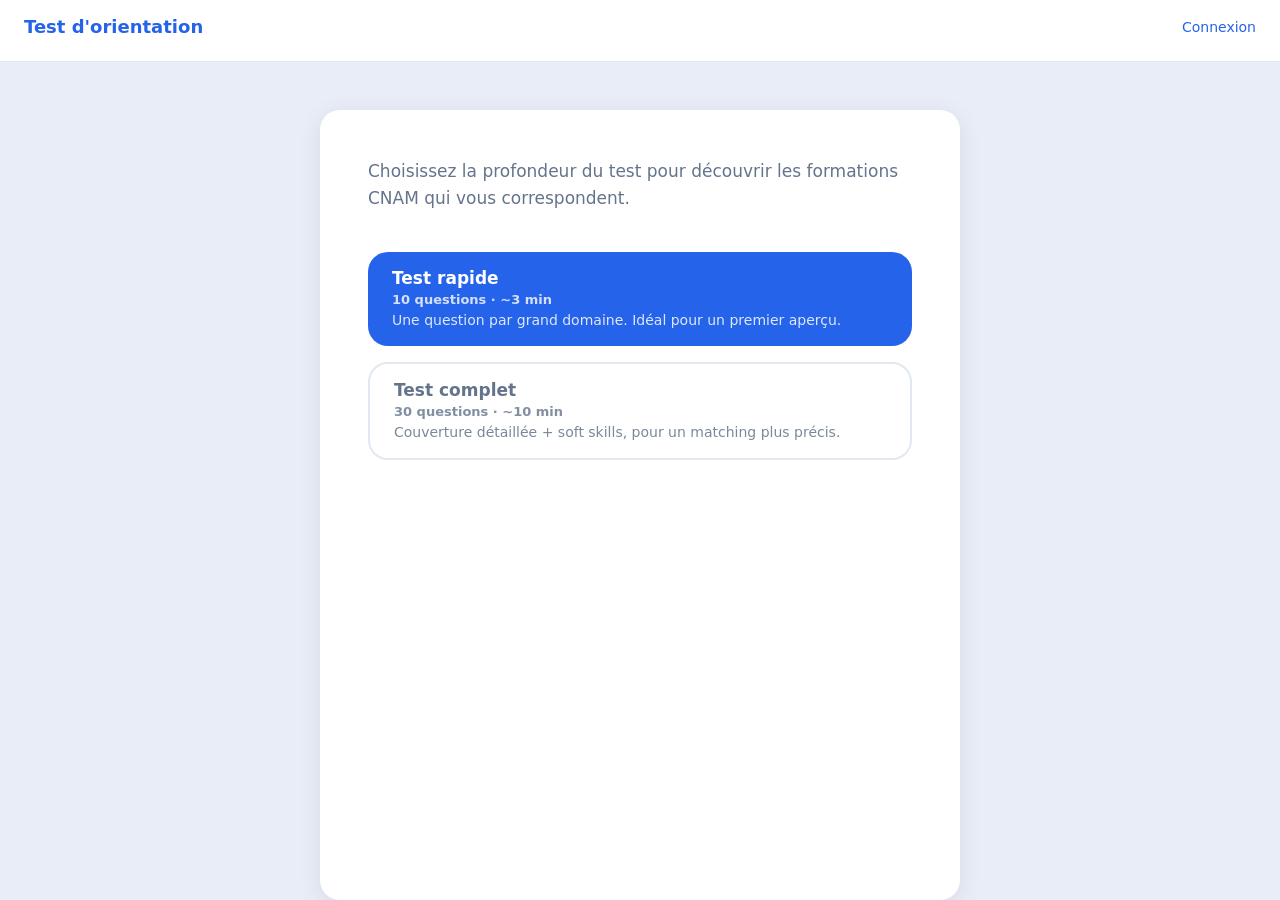
==== index.html @ 5f99ddd2 "feat(phase5): quick (10q) vs full (30q) test mode picker (F11) The start screen now offers two CTAs " ====
<!DOCTYPE html>
<html lang="fr">
<head>
  <meta charset="UTF-8" />
  <meta name="viewport" content="width=device-width, initial-scale=1.0" />
  <meta name="theme-color" content="#2563eb" media="(prefers-color-scheme: light)" />
  <meta name="theme-color" content="#1e293b"  media="(prefers-color-scheme: dark)" />
  <title>Test d'orientation</title>
  <link rel="stylesheet" href="style.css" />
</head>
<body>

  <header id="app-header">
    <div class="header-top">
      <h1 id="app-title"></h1>
      <div id="user-info" class="user-info hidden">
        <span id="username-display"></span>
        <a id="account-link" href="account.html" class="link-btn">Mon compte</a>
        <a id="admin-link" href="admin.html" class="link-btn hidden">Admin</a>
        <button id="btn-logout" class="link-btn">Déconnexion</button>
      </div>
      <div id="guest-info" class="user-info hidden">
        <a href="login.html" class="link-btn">Connexion</a>
      </div>
    </div>
    <div id="progress-bar-wrap" class="hidden" role="progressbar" aria-valuemin="0" aria-valuemax="100" aria-valuenow="0">
      <div id="progress-bar"></div>
    </div>
  </header>

  <main>

    <!--
      Start screen — shown first.
      Two CTAs let the visitor pick the test depth: 10-question quick mode
      (3 min) or 30-question full mode (10 min). The chosen mode is stored
      on the closure state and drives the /api/questions fetch.
    -->
    <section id="view-start">
      <p id="app-description"></p>
      <div class="start-modes">
        <button id="btn-start-quick" class="btn-primary start-mode">
          <span class="start-mode-title">Test rapide</span>
          <span class="start-mode-meta">10 questions · ~3 min</span>
          <span class="start-mode-desc">Une question par grand domaine. Idéal pour un premier aperçu.</span>
        </button>
        <button id="btn-start-full" class="btn-secondary start-mode">
          <span class="start-mode-title">Test complet</span>
          <span class="start-mode-meta">30 questions · ~10 min</span>
          <span class="start-mode-desc">Couverture détaillée + soft skills, pour un matching plus précis.</span>
        </button>
      </div>
    </section>

    <!--
      Level slider screen (F10) — shown right after the start CTA.
      The range input snaps to 5 positions matching {sans diplôme, bac,
      bac+2, bac+3, bac+5+}; app.js maps the index to the canonical level
      values {0, 5, 6, 7, 8} used by /api/recommend.
    -->
    <section id="view-level">
      <h2 class="level-title">Quel est votre niveau d'études actuel&nbsp;?</h2>
      <p class="level-subtitle">On filtrera les formations qui vous sont accessibles.</p>

      <div class="level-slider">
        <input type="range" id="level-input" name="user_level" min="0" max="4" step="1" value="2"
               aria-labelledby="level-current" />
        <div class="level-ticks" aria-hidden="true">
          <span>Sans diplôme</span>
          <span>Bac</span>
          <span>Bac+2</span>
          <span>Bac+3</span>
          <span>Bac+5+</span>
        </div>
      </div>

      <p id="level-current" class="level-current" aria-live="polite"></p>
      <p id="level-warning" class="level-warning hidden">
        Sans diplôme, aucune formation CNAM ne vous est accessible directement. Contactez un conseiller pour être orienté vers une remise à niveau.
      </p>

      <button id="btn-level-confirm" class="btn-primary">Continuer</button>
    </section>

    <!-- Question screen — rendered entirely by app.js (counter + text + option buttons). -->
    <section id="view-question">
      <div id="question-counter"></div>
      <p id="question-text"></p>
      <div id="options-container"></div>
    </section>

    <!-- Result screen — shown after the last answer; contains the formations list. -->
    <section id="view-result">
      <h2 class="result-title">Formations recommandées</h2>
      <p class="result-subtitle">Selon vos réponses, voici les formations qui vous correspondent le mieux&nbsp;:</p>
      <div id="formations-list"></div>

      <div id="save-cta" class="save-cta hidden">
        <p class="save-cta-text">Connectez-vous pour sauvegarder vos résultats et les retrouver plus tard.</p>
        <a href="login.html" class="btn-primary save-cta-btn">Se connecter / Créer un compte</a>
      </div>

      <button id="btn-restart" class="btn-secondary">Recommencer le test</button>
    </section>

  </main>

  <script src="app.js"></script>
</body>
</html>
---- style.css ----
/* ── Design tokens ───────────────────────────────────────────────────────── */
:root {
  --color-bg:         #f5f7ff;
  --color-surface:    #ffffff;
  --color-primary:    #2563eb;
  --color-primary-dk: #1d4ed8;
  --color-text:       #1e293b;
  --color-text-muted: #64748b;
  --color-border:     #e2e8f0;
  --color-success:    #16a34a;

  --space-xs:  0.25rem;
  --space-sm:  0.5rem;
  --space-md:  1rem;
  --space-lg:  1.5rem;
  --space-xl:  2rem;
  --space-2xl: 3rem;

  --font-body: system-ui, -apple-system, BlinkMacSystemFont, "Segoe UI", sans-serif;

  --radius-sm: 0.375rem;
  --radius-md: 0.75rem;
  --radius-lg: 1.25rem;

  --transition-fast: 150ms ease;
  --transition-base: 250ms ease;
}

/* ── Dark mode ───────────────────────────────────────────────────────────── */
@media (prefers-color-scheme: dark) {
  :root {
    --color-bg:         #0f172a;
    --color-surface:    #1e293b;
    --color-primary:    #60a5fa;
    --color-primary-dk: #3b82f6;
    --color-text:       #f1f5f9;
    --color-text-muted: #94a3b8;
    --color-border:     #334155;
    --color-success:    #4ade80;
  }
}

/* ── Reset ───────────────────────────────────────────────────────────────── */
*, *::before, *::after {
  box-sizing: border-box;
  margin: 0;
  padding: 0;
}

/* ── Base ────────────────────────────────────────────────────────────────── */
html {
  font-size: 16px;
}

body {
  font-family: var(--font-body);
  background: var(--color-bg);
  color: var(--color-text);
  min-height: 100vh;
  min-height: 100dvh; /* dynamic viewport on mobile */
  display: flex;
  flex-direction: column;
  padding-bottom: env(safe-area-inset-bottom);
}

/* ── Header ──────────────────────────────────────────────────────────────── */
#app-header {
  background: var(--color-surface);
  border-bottom: 1px solid var(--color-border);
  padding: var(--space-md) var(--space-lg);
  position: sticky;
  top: 0;
  z-index: 10;
}

#app-title {
  font-size: 1.125rem;
  font-weight: 700;
  color: var(--color-primary);
  margin-bottom: var(--space-sm);
}

/* ── Progress bar ────────────────────────────────────────────────────────── */
#progress-bar-wrap {
  width: 100%;
  height: 6px;
  background: var(--color-border);
  border-radius: 3px;
  overflow: hidden;
}

.hidden {
  display: none !important;
}

#progress-bar-wrap.hidden {
  visibility: hidden;
}

#progress-bar {
  height: 100%;
  background: var(--color-primary);
  border-radius: 3px;
  width: 0%;
  transition: width var(--transition-base);
}

/* ── Main layout ─────────────────────────────────────────────────────────── */
main {
  flex: 1;
  padding: var(--space-xl) var(--space-lg);
  max-width: 540px;
  width: 100%;
  margin: 0 auto;
}

/* ── Views ───────────────────────────────────────────────────────────────── */
section[id^="view-"] {
  display: none;
}

section[id^="view-"].active {
  display: flex;
  flex-direction: column;
  gap: var(--space-lg);
}

/* ── Start view ──────────────────────────────────────────────────────────── */
#app-description {
  font-size: 1.0625rem;
  color: var(--color-text-muted);
  line-height: 1.6;
}

/* ── Question view ───────────────────────────────────────────────────────── */
#question-counter {
  font-size: 0.875rem;
  font-weight: 600;
  color: var(--color-text-muted);
  text-transform: uppercase;
  letter-spacing: 0.05em;
}

#question-text {
  font-size: 1.375rem;
  font-weight: 700;
  line-height: 1.35;
  overflow-wrap: break-word;
}

#options-container {
  display: flex;
  flex-direction: column;
  gap: var(--space-md);
  margin-top: var(--space-sm);
}

/* ── Option buttons ──────────────────────────────────────────────────────── */
.option-btn {
  display: block;
  width: 100%;
  min-height: 64px;
  padding: var(--space-md) var(--space-lg);
  font-family: var(--font-body);
  font-size: 1.125rem;
  font-weight: 600;
  border: 2px solid var(--color-primary);
  border-radius: var(--radius-lg);
  background: var(--color-surface);
  color: var(--color-primary);
  cursor: pointer;
  touch-action: manipulation;
  -webkit-tap-highlight-color: transparent;
  transition:
    background var(--transition-fast),
    color var(--transition-fast),
    transform var(--transition-fast),
    box-shadow var(--transition-fast);
}

.option-btn:hover,
.option-btn:focus-visible {
  background: var(--color-primary);
  color: #fff;
  outline: none;
}

.option-btn:focus-visible {
  box-shadow: 0 0 0 3px rgba(37, 99, 235, 0.35);
}

.option-btn:active {
  transform: scale(0.97);
}

.option-btn:disabled {
  opacity: 0.55;
  cursor: not-allowed;
}

/* ── Primary / secondary buttons ─────────────────────────────────────────── */
.btn-primary {
  display: block;
  width: 100%;
  min-height: 56px;
  padding: var(--space-md) var(--space-lg);
  font-family: var(--font-body);
  font-size: 1.0625rem;
  font-weight: 700;
  background: var(--color-primary);
  color: #fff;
  border: none;
  border-radius: var(--radius-lg);
  cursor: pointer;
  touch-action: manipulation;
  -webkit-tap-highlight-color: transparent;
  transition: background var(--transition-fast), transform var(--transition-fast);
}

.btn-primary:hover {
  background: var(--color-primary-dk);
}

.btn-primary:active {
  transform: scale(0.97);
}

.btn-secondary {
  display: block;
  width: 100%;
  min-height: 48px;
  padding: var(--space-sm) var(--space-lg);
  font-family: var(--font-body);
  font-size: 1rem;
  font-weight: 600;
  background: transparent;
  color: var(--color-text-muted);
  border: 2px solid var(--color-border);
  border-radius: var(--radius-lg);
  cursor: pointer;
  touch-action: manipulation;
  -webkit-tap-highlight-color: transparent;
  transition: border-color var(--transition-fast), color var(--transition-fast);
}

.btn-secondary:hover {
  border-color: var(--color-primary);
  color: var(--color-primary);
}

/* ── Summary view ────────────────────────────────────────────────────────── */
.summary-title {
  font-size: 1.25rem;
  font-weight: 700;
}

#summary-list {
  list-style: none;
  padding: 0;
  border: 1px solid var(--color-border);
  border-radius: var(--radius-md);
  overflow: hidden;
  background: var(--color-surface);
}

#summary-list li {
  padding: var(--space-md);
  border-bottom: 1px solid var(--color-border);
  display: grid;
  grid-template-columns: 1fr auto;
  gap: var(--space-sm);
  align-items: center;
}

#summary-list li:last-child {
  border-bottom: none;
}

.summary-question {
  font-size: 0.875rem;
  color: var(--color-text-muted);
  line-height: 1.4;
}

.summary-answer {
  font-weight: 700;
  color: var(--color-primary);
  white-space: nowrap;
  font-size: 0.9375rem;
}

/* ── Header top row (title + user info) ─────────────────────────────────── */
.header-top {
  display: flex;
  align-items: center;
  justify-content: space-between;
  gap: var(--space-sm);
  margin-bottom: var(--space-sm);
}

.header-top #app-title {
  margin-bottom: 0;
  flex: 1;
  min-width: 0;
  white-space: nowrap;
  overflow: hidden;
  text-overflow: ellipsis;
}

.user-info {
  display: flex;
  align-items: center;
  gap: var(--space-sm);
  font-size: 0.875rem;
  flex-shrink: 0;
}

.user-info span {
  font-weight: 600;
  color: var(--color-text);
}

/* ── Link-style button ───────────────────────────────────────────────────── */
.link-btn {
  background: none;
  border: none;
  padding: 0;
  font-family: var(--font-body);
  font-size: 0.875rem;
  color: var(--color-primary);
  cursor: pointer;
  text-decoration: none;
  touch-action: manipulation;
}

.link-btn:hover {
  text-decoration: underline;
}

/* ── Last test card ──────────────────────────────────────────────────────── */
.last-test-card {
  background: var(--color-bg);
  border: 1px solid var(--color-border);
  border-radius: var(--radius-md);
  padding: var(--space-md);
}

.last-test-title {
  font-size: 0.75rem;
  font-weight: 700;
  text-transform: uppercase;
  letter-spacing: 0.07em;
  color: var(--color-text-muted);
  margin-bottom: var(--space-sm);
}

.last-test-list {
  list-style: none;
  padding: 0;
  margin: 0 0 var(--space-sm);
  display: flex;
  flex-direction: column;
  gap: var(--space-xs);
}

.last-test-list li {
  display: flex;
  justify-content: space-between;
  gap: var(--space-sm);
  font-size: 0.875rem;
}

.lt-question {
  color: var(--color-text-muted);
  flex: 1;
  min-width: 0;
  white-space: nowrap;
  overflow: hidden;
  text-overflow: ellipsis;
}

.lt-answer {
  font-weight: 700;
  color: var(--color-primary);
  white-space: nowrap;
}

.last-test-date {
  font-size: 0.75rem;
  color: var(--color-text-muted);
}

/* ── Auth page ───────────────────────────────────────────────────────────── */
.auth-body {
  background: var(--color-bg);
  display: flex;
  flex-direction: column;
  align-items: center;
  justify-content: center;
  min-height: 100vh;
  min-height: 100dvh;
  padding: var(--space-lg);
}

.auth-card {
  width: 100%;
  max-width: 400px;
  background: var(--color-surface);
  border-radius: var(--radius-lg);
  padding: var(--space-xl) var(--space-xl);
  box-shadow: 0 4px 24px rgba(0,0,0,0.08);
  display: flex;
  flex-direction: column;
  gap: var(--space-lg);
}

.auth-logo {
  text-align: center;
}

.auth-logo-icon {
  font-size: 2.5rem;
  color: var(--color-primary);
}

.auth-title {
  font-size: 1.5rem;
  font-weight: 700;
  text-align: center;
  margin: 0;
}

.auth-error {
  background: #fee2e2;
  color: #b91c1c;
  border-radius: var(--radius-sm);
  padding: var(--space-sm) var(--space-md);
  font-size: 0.875rem;
}

.field {
  display: flex;
  flex-direction: column;
  gap: var(--space-xs);
}

.field label {
  font-size: 0.875rem;
  font-weight: 600;
  color: var(--color-text);
}

.field input {
  width: 100%;
  padding: var(--space-sm) var(--space-md);
  font-family: var(--font-body);
  font-size: 1rem;
  border: 2px solid var(--color-border);
  border-radius: var(--radius-md);
  background: var(--color-surface);
  color: var(--color-text);
  transition: border-color var(--transition-fast);
  min-height: 48px;
}

.field input:focus {
  outline: none;
  border-color: var(--color-primary);
}

.auth-btn {
  margin-top: var(--space-xs);
}

.auth-toggle {
  text-align: center;
  font-size: 0.875rem;
  color: var(--color-text-muted);
}

/* ── Admin page ──────────────────────────────────────────────────────────── */
.admin-body {
  background: #e8edf8;
  min-height: 100vh;
}

.admin-header {
  background: var(--color-surface);
  border-bottom: 1px solid var(--color-border);
  padding: var(--space-md) var(--space-lg);
  position: sticky;
  top: 0;
  z-index: 10;
}

.admin-header-inner {
  max-width: 1100px;
  margin: 0 auto;
  display: flex;
  align-items: center;
  justify-content: space-between;
  gap: var(--space-md);
}

.admin-header-title {
  font-size: 1.125rem;
  font-weight: 700;
  color: var(--color-primary);
}

.admin-header-actions {
  display: flex;
  gap: var(--space-md);
  align-items: center;
}

.admin-main {
  max-width: 1100px;
  margin: 0 auto;
  padding: var(--space-xl) var(--space-lg);
  display: flex;
  flex-direction: column;
  gap: var(--space-xl);
}

.admin-loading {
  color: var(--color-text-muted);
  padding: var(--space-xl);
  text-align: center;
}

.admin-error {
  color: #b91c1c;
  padding: var(--space-md);
}

.admin-section {
  display: flex;
  flex-direction: column;
  gap: var(--space-md);
}

.admin-section-title {
  font-size: 1.125rem;
  font-weight: 700;
}

/* Stat cards */
.stat-cards {
  display: flex;
  gap: var(--space-md);
  flex-wrap: wrap;
}

.stat-card {
  background: var(--color-surface);
  border-radius: var(--radius-md);
  padding: var(--space-lg);
  display: flex;
  flex-direction: column;
  align-items: center;
  gap: var(--space-xs);
  min-width: 120px;
  box-shadow: 0 1px 4px rgba(0,0,0,0.06);
}

.stat-card-icon { font-size: 1.5rem; }

.stat-card-value {
  font-size: 2rem;
  font-weight: 800;
  color: var(--color-primary);
}

.stat-card-label {
  font-size: 0.875rem;
  color: var(--color-text-muted);
  font-weight: 600;
}

/* Question distribution cards */
.q-card {
  background: var(--color-surface);
  border-radius: var(--radius-md);
  padding: var(--space-lg);
  box-shadow: 0 1px 4px rgba(0,0,0,0.06);
}

.q-card-text {
  font-weight: 600;
  margin-bottom: var(--space-md);
}

.q-bars {
  display: flex;
  flex-direction: column;
  gap: var(--space-sm);
}

.q-bar-row {
  display: grid;
  grid-template-columns: 120px 1fr 80px;
  align-items: center;
  gap: var(--space-sm);
  font-size: 0.875rem;
}

.q-bar-label {
  font-weight: 600;
  white-space: nowrap;
  overflow: hidden;
  text-overflow: ellipsis;
}

.q-bar-track {
  height: 10px;
  background: var(--color-border);
  border-radius: 5px;
  overflow: hidden;
}

.q-bar-fill {
  height: 100%;
  background: var(--color-primary);
  border-radius: 5px;
  transition: width var(--transition-base);
  min-width: 2px;
}

.q-bar-count {
  text-align: right;
  white-space: nowrap;
}

/* User table */
.table-wrap {
  overflow-x: auto;
  border-radius: var(--radius-md);
  box-shadow: 0 1px 4px rgba(0,0,0,0.06);
}

.user-table {
  width: 100%;
  border-collapse: collapse;
  background: var(--color-surface);
  font-size: 0.875rem;
}

.user-table th,
.user-table td {
  padding: var(--space-sm) var(--space-md);
  text-align: left;
  border-bottom: 1px solid var(--color-border);
  white-space: nowrap;
}

.user-table th {
  font-size: 0.75rem;
  font-weight: 700;
  text-transform: uppercase;
  letter-spacing: 0.05em;
  color: var(--color-text-muted);
  background: #f8fafc;
}

.user-table th.q-col {
  max-width: 100px;
  overflow: hidden;
  text-overflow: ellipsis;
}

.user-table tr:last-child td { border-bottom: none; }
.user-table tr:hover td { background: #f8fafc; }

.role-badge {
  display: inline-block;
  padding: 2px 8px;
  border-radius: 999px;
  font-size: 0.75rem;
  font-weight: 700;
  text-transform: uppercase;
}

.role-admin {
  background: #eff6ff;
  color: var(--color-primary);
}

.role-user {
  background: #f1f5f9;
  color: var(--color-text-muted);
}

.answer-chip {
  display: inline-block;
  padding: 2px 8px;
  background: #eff6ff;
  color: var(--color-primary);
  border-radius: 999px;
  font-size: 0.8125rem;
  font-weight: 600;
}

.muted { color: var(--color-text-muted); }

/* ── Option sélectionnée ─────────────────────────────────────────────────── */
.option-btn.selected {
  background: var(--color-primary);
  color: #fff;
}

/* ── Écran résultat ──────────────────────────────────────────────────────── */
.result-title {
  font-size: 1.375rem;
  font-weight: 700;
}

.result-subtitle {
  color: var(--color-text-muted);
  font-size: 0.9375rem;
  line-height: 1.5;
}

/* Carte formation */
.formation-card {
  background: var(--color-surface);
  border: 1px solid var(--color-border);
  border-radius: var(--radius-md);
  padding: var(--space-lg);
  display: flex;
  flex-direction: column;
  gap: var(--space-sm);
}

.formation-card--top {
  border-color: var(--color-primary);
  border-width: 2px;
}

.formation-badge {
  font-size: 0.75rem;
  font-weight: 700;
  color: var(--color-primary);
  text-transform: uppercase;
  letter-spacing: 0.06em;
}

.formation-name {
  font-size: 1.125rem;
  font-weight: 700;
}

.formation-desc {
  font-size: 0.9375rem;
  color: var(--color-text-muted);
  line-height: 1.5;
}

.formation-actions {
  display: flex;
  flex-direction: column;
  gap: var(--space-sm);
  margin-top: var(--space-sm);
}

.formation-btn {
  text-align: center;
  text-decoration: none;
}

/* CTA connexion */
.save-cta {
  background: var(--color-bg);
  border: 1px dashed var(--color-border);
  border-radius: var(--radius-md);
  padding: var(--space-lg);
  text-align: center;
  display: flex;
  flex-direction: column;
  gap: var(--space-md);
  align-items: stretch;
}

.save-cta-text {
  color: var(--color-text-muted);
  font-size: 0.9375rem;
}

.save-cta-btn {
  text-decoration: none;
}

.no-result {
  color: var(--color-text-muted);
  font-size: 0.9375rem;
  text-align: center;
  padding: var(--space-xl) 0;
}

/* ── Responsive: tablet / desktop ────────────────────────────────────────── */
@media (min-width: 600px) {
  #options-container {
    display: grid;
    grid-template-columns: 1fr 1fr;
    gap: var(--space-md);
  }

  #question-text {
    font-size: 1.625rem;
  }
}

@media (min-width: 960px) {
  body {
    background: #e8edf8;
  }

  @media (prefers-color-scheme: dark) {
    body { background: #0a0f1e; }
  }

  main {
    margin-top: var(--space-2xl);
    background: var(--color-surface);
    border-radius: var(--radius-lg);
    box-shadow: 0 4px 24px rgba(0,0,0,0.08);
    padding: var(--space-2xl);
    max-width: 640px;
  }
}

/* ── Onglets admin ────────────────────────────────────────────────────────── */
.admin-tabs {
  display: flex;
  gap: 2px;
  padding: 0 var(--space-lg);
  background: var(--color-surface);
  border-bottom: 2px solid var(--color-border);
  overflow-x: auto;
}

.tab-btn {
  padding: var(--space-sm) var(--space-md);
  font-family: var(--font-body);
  font-size: 0.9375rem;
  font-weight: 600;
  color: var(--color-text-muted);
  background: transparent;
  border: none;
  border-bottom: 3px solid transparent;
  margin-bottom: -2px;
  cursor: pointer;
  white-space: nowrap;
  transition: color var(--transition-fast), border-color var(--transition-fast);
}

.tab-btn:hover { color: var(--color-primary); }
.tab-btn.active { color: var(--color-primary); border-bottom-color: var(--color-primary); }

/* ── En-tête de section avec bouton ─────────────────────────────────────── */
.admin-section-header {
  display: flex;
  align-items: center;
  justify-content: space-between;
  margin-bottom: var(--space-md);
}

/* ── Bouton compact ──────────────────────────────────────────────────────── */
.btn-sm {
  display: inline-block;
  width: auto;
  min-height: 32px;
  padding: 4px var(--space-md);
  font-size: 0.875rem;
}

/* ── Bouton danger ───────────────────────────────────────────────────────── */
.btn-danger {
  display: inline-block;
  width: auto;
  min-height: 32px;
  padding: 4px var(--space-md);
  font-family: var(--font-body);
  font-size: 0.875rem;
  font-weight: 600;
  background: #dc2626;
  color: #fff;
  border: none;
  border-radius: var(--radius-md);
  cursor: pointer;
  transition: background var(--transition-fast);
}

.btn-danger:hover { background: #b91c1c; }

/* ── Item CRUD ───────────────────────────────────────────────────────────── */
.crud-item {
  background: var(--color-surface);
  border: 1px solid var(--color-border);
  border-radius: var(--radius-md);
  padding: var(--space-md);
  margin-bottom: var(--space-sm);
}

.crud-item-header {
  display: flex;
  justify-content: space-between;
  align-items: flex-start;
  gap: var(--space-md);
}

.crud-item-key {
  font-size: 0.8125rem;
  font-weight: 700;
  color: var(--color-primary);
  font-family: monospace;
  background: #eff6ff;
  padding: 2px 6px;
  border-radius: 4px;
}

.crud-item-text {
  margin: var(--space-xs) 0 0;
  font-size: 0.9375rem;
}

.crud-item-meta {
  margin: var(--space-xs) 0 0;
  font-size: 0.8125rem;
  color: var(--color-text-muted);
}

.crud-item-actions {
  display: flex;
  gap: var(--space-xs);
  flex-shrink: 0;
}

/* ── Badges statut ───────────────────────────────────────────────────────── */
.crud-badge {
  display: inline-block;
  padding: 2px 8px;
  border-radius: 999px;
  font-size: 0.75rem;
  font-weight: 600;
}

.badge-active   { background: #dcfce7; color: #166534; }
.badge-inactive { background: #fee2e2; color: #991b1b; }

/* ── Formulaire CRUD inline ──────────────────────────────────────────────── */
.crud-form {
  background: var(--color-surface);
  border: 2px solid var(--color-primary);
  border-radius: var(--radius-md);
  padding: var(--space-lg);
  margin-bottom: var(--space-md);
}

.crud-form h3 {
  margin: 0 0 var(--space-md);
  font-size: 1rem;
}

.crud-form textarea {
  width: 100%;
  padding: var(--space-sm) var(--space-md);
  font-family: var(--font-body);
  font-size: 0.9375rem;
  background: var(--color-bg);
  color: var(--color-text);
  border: 2px solid var(--color-border);
  border-radius: var(--radius-md);
  resize: vertical;
  box-sizing: border-box;
}

.crud-form-actions {
  display: flex;
  gap: var(--space-sm);
  margin-top: var(--space-md);
}

@media (prefers-color-scheme: dark) {
  .crud-item-key { background: #1e3a5f; }
  .user-table th { background: #1e293b; }
  .badge-active   { background: #14532d; color: #86efac; }
  .badge-inactive { background: #450a0a; color: #fca5a5; }
}

/* ── Score de compatibilité (page résultat) ──────────────────────────────── */
.formation-score {
  margin: var(--space-sm) 0;
}

.formation-score-bar {
  height: 8px;
  background: var(--color-border);
  border-radius: 4px;
  overflow: hidden;
  margin-bottom: 4px;
}

.formation-score-fill {
  height: 100%;
  background: var(--color-primary);
  border-radius: 4px;
  transition: width 0.6s ease;
}

.formation-score-label {
  font-size: 0.8125rem;
  color: var(--color-text-muted);
  font-weight: 600;
}

/* ── Champ facultatif ────────────────────────────────────────────────────── */
.field-optional {
  font-size: 0.8125rem;
  font-weight: 400;
  color: var(--color-text-muted);
}

/* ── Start screen mode picker (F11 — quick vs full test) ─────────────── */
.start-modes {
  display: flex;
  flex-direction: column;
  gap: var(--space-md);
  margin-top: var(--space-md);
}

.start-mode {
  display: flex;
  flex-direction: column;
  align-items: flex-start;
  gap: 4px;
  width: 100%;
  padding: var(--space-md) var(--space-lg);
  text-align: left;
  /* Override the default btn flex centering for multi-line content. */
  white-space: normal;
}

.start-mode-title {
  font-size: 1.0625rem;
  font-weight: 700;
}

.start-mode-meta {
  font-size: 0.8125rem;
  font-weight: 600;
  opacity: 0.8;
}

.start-mode-desc {
  font-size: 0.875rem;
  font-weight: 400;
  opacity: 0.85;
  line-height: 1.35;
}

.start-mode:disabled {
  opacity: 0.6;
  cursor: progress;
}

/* ── Level slider screen (F10) ──────────────────────────────────────────── */
.level-title {
  font-size: 1.25rem;
  margin: 0 0 var(--space-sm) 0;
  color: var(--color-primary);
}

.level-subtitle {
  margin: 0 0 var(--space-xl) 0;
  color: var(--color-text-muted);
  font-size: 0.9375rem;
}

.level-slider {
  margin-bottom: var(--space-md);
}

.level-slider input[type="range"] {
  width: 100%;
  -webkit-appearance: none;
  appearance: none;
  background: transparent;
  margin-bottom: var(--space-sm);
}

/* WebKit thumb : large enough to grab on a phone screen. */
.level-slider input[type="range"]::-webkit-slider-runnable-track {
  height: 6px;
  background: var(--color-border);
  border-radius: 3px;
}
.level-slider input[type="range"]::-webkit-slider-thumb {
  -webkit-appearance: none;
  appearance: none;
  width: 24px;
  height: 24px;
  margin-top: -9px;
  background: var(--color-primary);
  border-radius: 50%;
  border: 0;
  cursor: pointer;
  box-shadow: 0 2px 8px rgba(37, 99, 235, 0.35);
}
/* Firefox track + thumb */
.level-slider input[type="range"]::-moz-range-track {
  height: 6px;
  background: var(--color-border);
  border-radius: 3px;
}
.level-slider input[type="range"]::-moz-range-thumb {
  width: 24px;
  height: 24px;
  background: var(--color-primary);
  border-radius: 50%;
  border: 0;
  cursor: pointer;
}

.level-ticks {
  display: flex;
  justify-content: space-between;
  font-size: 0.75rem;
  color: var(--color-text-muted);
  padding: 0 var(--space-xs);
}

.level-ticks span {
  flex: 1;
  text-align: center;
}
.level-ticks span:first-child { text-align: left; }
.level-ticks span:last-child  { text-align: right; }

.level-current {
  margin: var(--space-md) 0 var(--space-sm);
  font-weight: 600;
  color: var(--color-text);
}

.level-warning {
  background: #fef3c7;
  color: #92400e;
  border-left: 3px solid #f59e0b;
  padding: var(--space-sm) var(--space-md);
  border-radius: var(--radius-sm);
  margin: 0 0 var(--space-md);
  font-size: 0.875rem;
}

@media (prefers-color-scheme: dark) {
  .level-warning { background: #78350f; color: #fde68a; }
}

#btn-level-confirm:disabled {
  opacity: 0.5;
  cursor: not-allowed;
}

/* ── Account page (F8/F9) ────────────────────────────────────────────────── */
.account-main {
  max-width: 760px;
  margin: 0 auto;
  padding: var(--space-xl) var(--space-lg);
  display: flex;
  flex-direction: column;
  gap: var(--space-2xl);
}

.account-section h2 {
  margin: 0 0 var(--space-md);
  color: var(--color-primary);
  font-size: 1.25rem;
}

.account-section-desc {
  margin: 0 0 var(--space-md);
  color: var(--color-text-muted);
  font-size: 0.9375rem;
}

.account-empty {
  color: var(--color-text-muted);
  font-style: italic;
}

/* Past tests cards */
.test-card {
  background: var(--color-surface);
  border: 1px solid var(--color-border);
  border-radius: var(--radius-md);
  padding: var(--space-lg);
  margin-bottom: var(--space-md);
}

.test-card-header {
  display: flex;
  flex-wrap: wrap;
  gap: var(--space-sm);
  align-items: center;
  justify-content: space-between;
  margin-bottom: var(--space-sm);
  font-size: 0.875rem;
  color: var(--color-text-muted);
}

.test-level-badge {
  background: var(--color-bg);
  border: 1px solid var(--color-border);
  border-radius: var(--radius-sm);
  padding: 2px var(--space-sm);
  font-size: 0.8125rem;
}

.test-card-title {
  margin: 0 0 var(--space-sm);
  font-size: 1rem;
  color: var(--color-text);
}

.test-formations {
  list-style: none;
  padding: 0;
  margin: 0;
  display: flex;
  flex-direction: column;
  gap: var(--space-sm);
}

.test-formations li {
  background: var(--color-bg);
  border-radius: var(--radius-sm);
  padding: var(--space-sm) var(--space-md);
  display: flex;
  flex-wrap: wrap;
  gap: var(--space-xs) var(--space-md);
  align-items: baseline;
  justify-content: space-between;
}

.test-formation--top {
  border-left: 3px solid var(--color-primary);
}

.test-formation-pct {
  font-size: 0.8125rem;
  color: var(--color-text-muted);
}

.test-empty {
  color: var(--color-text-muted);
  font-style: italic;
  margin: 0;
}

/* Catalogue section : groups + cards */
.catalog-group {
  margin-bottom: var(--space-xl);
}

.catalog-group h3 {
  font-size: 1rem;
  color: var(--color-text);
  margin: 0 0 var(--space-sm);
  padding-bottom: var(--space-xs);
  border-bottom: 1px solid var(--color-border);
}

.catalog-card {
  background: var(--color-surface);
  border: 1px solid var(--color-border);
  border-radius: var(--radius-sm);
  padding: var(--space-md);
  margin-bottom: var(--space-sm);
}

.catalog-card h4 {
  margin: 0 0 var(--space-xs);
  font-size: 0.9375rem;
  color: var(--color-primary);
}

.catalog-card p {
  margin: 0 0 var(--space-sm);
  font-size: 0.875rem;
  color: var(--color-text);
}

.catalog-card .link-btn {
  font-size: 0.8125rem;
}
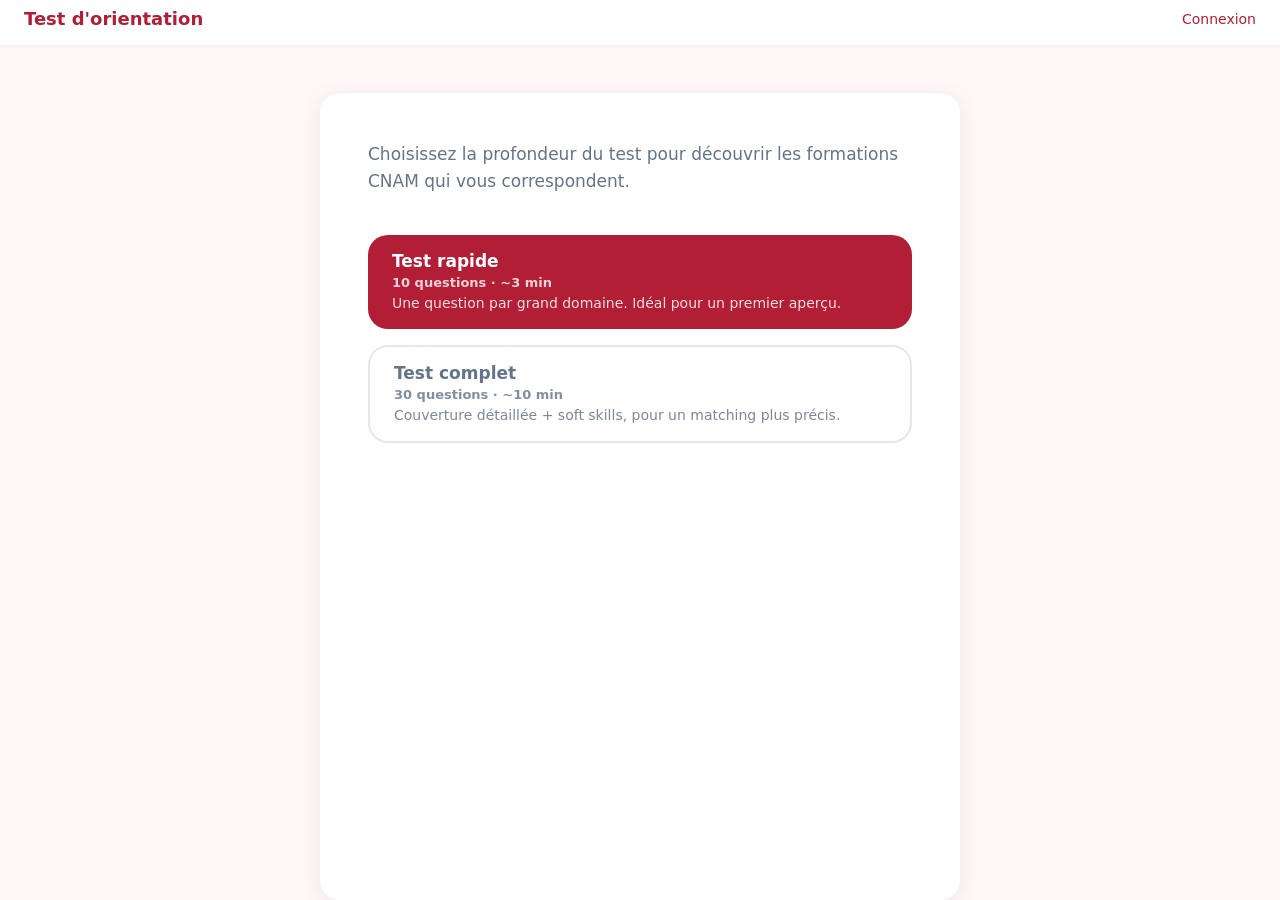
==== commit 1832a825: "feat(theme): switch from blue to red — Mira DA + softer header - Tokens: --color-primary now #b21e35" ====
--- a/index.html
+++ b/index.html
@@ -3,10 +3,12 @@
 <head>
   <meta charset="UTF-8" />
   <meta name="viewport" content="width=device-width, initial-scale=1.0" />
-  <meta name="theme-color" content="#2563eb" media="(prefers-color-scheme: light)" />
+  <meta name="theme-color" content="#b21e35" media="(prefers-color-scheme: light)" />
   <meta name="theme-color" content="#1e293b"  media="(prefers-color-scheme: dark)" />
   <title>Test d'orientation</title>
-  <link rel="stylesheet" href="style.css" />
+  <!-- Versioned query string busts the Cloudflare CDN cache when assets
+       change ; bump the timestamp on every release that ships JS or CSS. -->
+  <link rel="stylesheet" href="style.css?v=20260505135234" />
 </head>
 <body>
 
@@ -59,6 +61,9 @@
       values {0, 5, 6, 7, 8} used by /api/recommend.
     -->
     <section id="view-level">
+      <button type="button" class="btn-back" data-back-target="start" aria-label="Revenir au choix du test">
+        <span aria-hidden="true">&larr;</span> Retour
+      </button>
       <h2 class="level-title">Quel est votre niveau d'études actuel&nbsp;?</h2>
       <p class="level-subtitle">On filtrera les formations qui vous sont accessibles.</p>
 
@@ -84,6 +89,9 @@
 
     <!-- Question screen — rendered entirely by app.js (counter + text + option buttons). -->
     <section id="view-question">
+      <button type="button" id="btn-back-question" class="btn-back" aria-label="Revenir à la question précédente">
+        <span aria-hidden="true">&larr;</span> Retour
+      </button>
       <div id="question-counter"></div>
       <p id="question-text"></p>
       <div id="options-container"></div>
@@ -105,6 +113,6 @@
 
   </main>
 
-  <script src="app.js"></script>
+  <script src="app.js?v=20260504085235"></script>
 </body>
 </html>
--- a/style.css
+++ b/style.css
@@ -1,13 +1,16 @@
 /* ── Design tokens ───────────────────────────────────────────────────────── */
 :root {
-  --color-bg:         #f5f7ff;
-  --color-surface:    #ffffff;
-  --color-primary:    #2563eb;
-  --color-primary-dk: #1d4ed8;
-  --color-text:       #1e293b;
-  --color-text-muted: #64748b;
-  --color-border:     #e2e8f0;
-  --color-success:    #16a34a;
+  --color-bg:           #fff7f8;
+  --color-surface:      #ffffff;
+  --color-primary:      #b21e35;
+  --color-primary-dk:   #8c1b31;
+  --color-primary-deep: #6e1626;
+  --color-primary-soft: #fdecef;
+  --color-primary-glow: rgba(178, 30, 53, 0.35);
+  --color-text:         #1e293b;
+  --color-text-muted:   #64748b;
+  --color-border:       #e2e8f0;
+  --color-success:      #16a34a;
 
   --space-xs:  0.25rem;
   --space-sm:  0.5rem;
@@ -29,14 +32,17 @@
 /* ── Dark mode ───────────────────────────────────────────────────────────── */
 @media (prefers-color-scheme: dark) {
   :root {
-    --color-bg:         #0f172a;
-    --color-surface:    #1e293b;
-    --color-primary:    #60a5fa;
-    --color-primary-dk: #3b82f6;
-    --color-text:       #f1f5f9;
-    --color-text-muted: #94a3b8;
-    --color-border:     #334155;
-    --color-success:    #4ade80;
+    --color-bg:           #0f172a;
+    --color-surface:      #1e293b;
+    --color-primary:      #d4243f;
+    --color-primary-dk:   #b21e35;
+    --color-primary-deep: #8c1b31;
+    --color-primary-soft: #3a0f17;
+    --color-primary-glow: rgba(212, 36, 63, 0.4);
+    --color-text:         #f1f5f9;
+    --color-text-muted:   #94a3b8;
+    --color-border:       #334155;
+    --color-success:      #4ade80;
   }
 }
 
@@ -66,8 +72,9 @@
 /* ── Header ──────────────────────────────────────────────────────────────── */
 #app-header {
   background: var(--color-surface);
-  border-bottom: 1px solid var(--color-border);
-  padding: var(--space-md) var(--space-lg);
+  /* Soft shadow instead of a hard border-bottom — modern web-app feel. */
+  box-shadow: 0 1px 3px rgba(0, 0, 0, 0.06);
+  padding: var(--space-sm) var(--space-lg);
   position: sticky;
   top: 0;
   z-index: 10;
@@ -186,7 +193,7 @@
 }
 
 .option-btn:focus-visible {
-  box-shadow: 0 0 0 3px rgba(37, 99, 235, 0.35);
+  box-shadow: 0 0 0 3px rgba(178, 30, 53, 0.35);
 }
 
 .option-btn:active {
@@ -248,6 +255,43 @@
   color: var(--color-primary);
 }
 
+/* ── Back button ─────────────────────────────────────────────────────────── */
+/* Discreet text link aligned to the start of its view; lets the user step
+   back one question (or the level slider) without losing the rest. */
+.btn-back {
+  align-self: flex-start;
+  display: inline-flex;
+  align-items: center;
+  gap: var(--space-xs);
+  padding: var(--space-xs) var(--space-sm);
+  margin: 0;
+  font-family: var(--font-body);
+  font-size: 0.9375rem;
+  font-weight: 600;
+  background: transparent;
+  color: var(--color-text-muted);
+  border: none;
+  border-radius: var(--radius-sm);
+  cursor: pointer;
+  touch-action: manipulation;
+  -webkit-tap-highlight-color: transparent;
+  transition: color var(--transition-fast), background var(--transition-fast);
+}
+
+.btn-back:hover,
+.btn-back:focus-visible {
+  color: var(--color-primary);
+  background: rgba(178, 30, 53, 0.08);
+  outline: none;
+}
+
+@media (prefers-color-scheme: dark) {
+  .btn-back:hover,
+  .btn-back:focus-visible {
+    background: rgba(212, 36, 63, 0.12);
+  }
+}
+
 /* ── Summary view ────────────────────────────────────────────────────────── */
 .summary-title {
   font-size: 1.25rem;
@@ -480,14 +524,15 @@
 
 /* ── Admin page ──────────────────────────────────────────────────────────── */
 .admin-body {
-  background: #e8edf8;
+  background: var(--color-bg);
   min-height: 100vh;
 }
 
 .admin-header {
   background: var(--color-surface);
-  border-bottom: 1px solid var(--color-border);
-  padding: var(--space-md) var(--space-lg);
+  /* Soft shadow instead of a hard border-bottom — matches the public header. */
+  box-shadow: 0 1px 3px rgba(0, 0, 0, 0.06);
+  padding: var(--space-sm) var(--space-lg);
   position: sticky;
   top: 0;
   z-index: 10;
@@ -682,7 +727,7 @@
 }
 
 .role-admin {
-  background: #eff6ff;
+  background: var(--color-primary-soft);
   color: var(--color-primary);
 }
 
@@ -694,7 +739,7 @@
 .answer-chip {
   display: inline-block;
   padding: 2px 8px;
-  background: #eff6ff;
+  background: var(--color-primary-soft);
   color: var(--color-primary);
   border-radius: 999px;
   font-size: 0.8125rem;
@@ -812,7 +857,7 @@
 
 @media (min-width: 960px) {
   body {
-    background: #e8edf8;
+    background: var(--color-bg);
   }
 
   @media (prefers-color-scheme: dark) {
@@ -914,7 +959,7 @@
   font-weight: 700;
   color: var(--color-primary);
   font-family: monospace;
-  background: #eff6ff;
+  background: var(--color-primary-soft);
   padding: 2px 6px;
   border-radius: 4px;
 }
@@ -982,7 +1027,7 @@
 }
 
 @media (prefers-color-scheme: dark) {
-  .crud-item-key { background: #1e3a5f; }
+  .crud-item-key { background: var(--color-primary-soft); }
   .user-table th { background: #1e293b; }
   .badge-active   { background: #14532d; color: #86efac; }
   .badge-inactive { background: #450a0a; color: #fca5a5; }
@@ -1105,7 +1150,7 @@
   border-radius: 50%;
   border: 0;
   cursor: pointer;
-  box-shadow: 0 2px 8px rgba(37, 99, 235, 0.35);
+  box-shadow: 0 2px 8px rgba(178, 30, 53, 0.35);
 }
 /* Firefox track + thumb */
 .level-slider input[type="range"]::-moz-range-track {
@@ -1294,3 +1339,404 @@
 .catalog-card .link-btn {
   font-size: 0.8125rem;
 }
+
+/* ── Question editor (modern) ────────────────────────────────────────────── */
+
+/* Card grid for the questions list. */
+.q-grid {
+  display: grid;
+  grid-template-columns: repeat(auto-fill, minmax(320px, 1fr));
+  gap: var(--space-md);
+}
+
+.q-grid-card {
+  background: var(--color-surface);
+  border: 1px solid var(--color-border);
+  border-radius: var(--radius-md);
+  padding: var(--space-md);
+  display: flex;
+  flex-direction: column;
+  gap: var(--space-sm);
+  transition: transform var(--transition-fast), box-shadow var(--transition-fast), border-color var(--transition-fast);
+}
+
+.q-grid-card:hover {
+  transform: translateY(-2px);
+  box-shadow: 0 8px 24px rgba(0, 0, 0, 0.08);
+  border-color: var(--color-primary);
+}
+
+.q-grid-card-head {
+  display: flex;
+  justify-content: space-between;
+  align-items: flex-start;
+  gap: var(--space-sm);
+}
+
+.q-grid-card-tags {
+  display: flex;
+  flex-wrap: wrap;
+  gap: 4px;
+}
+
+.q-grid-card-actions {
+  display: flex;
+  gap: 4px;
+  flex-shrink: 0;
+}
+
+.q-grid-card-text {
+  font-size: 0.95rem;
+  line-height: 1.4;
+  color: var(--color-text);
+  margin: 0;
+}
+
+.q-grid-card-options {
+  display: flex;
+  flex-wrap: wrap;
+  gap: 6px;
+  padding-top: var(--space-sm);
+  border-top: 1px dashed var(--color-border);
+}
+
+.option-pill {
+  background: var(--color-bg);
+  border: 1px solid var(--color-border);
+  border-radius: 999px;
+  padding: 3px 10px;
+  font-size: 0.8125rem;
+  color: var(--color-text);
+}
+
+/* Tags / badges. */
+.tag {
+  display: inline-flex;
+  align-items: center;
+  font-size: 0.75rem;
+  font-weight: 600;
+  padding: 2px 8px;
+  border-radius: 999px;
+  border: 1px solid transparent;
+}
+
+.tag-key {
+  background: var(--color-bg);
+  color: var(--color-text-muted);
+  border-color: var(--color-border);
+  font-family: ui-monospace, "SF Mono", Menlo, monospace;
+  font-size: 0.7rem;
+}
+
+.tag-on  { background: rgba(22, 163, 74, 0.12);  color: var(--color-success); }
+.tag-off { background: rgba(100, 116, 139, 0.12); color: var(--color-text-muted); }
+.tag-quick { background: rgba(245, 158, 11, 0.15); color: #b45309; }
+
+@media (prefers-color-scheme: dark) {
+  .tag-quick { color: #fbbf24; }
+}
+
+/* Icon buttons (edit/delete on cards, modal close, etc.). */
+.icon-btn {
+  width: 32px;
+  height: 32px;
+  border-radius: 8px;
+  border: 1px solid var(--color-border);
+  background: transparent;
+  color: var(--color-text);
+  cursor: pointer;
+  display: inline-flex;
+  align-items: center;
+  justify-content: center;
+  font-size: 1rem;
+  transition: background var(--transition-fast), color var(--transition-fast), border-color var(--transition-fast);
+}
+
+.icon-btn:hover { background: var(--color-bg); border-color: var(--color-primary); color: var(--color-primary); }
+.icon-btn-danger:hover { color: #dc2626; border-color: #dc2626; background: rgba(220, 38, 38, 0.08); }
+.icon-btn:disabled { opacity: 0.4; cursor: not-allowed; }
+
+/* Empty-state placeholder. */
+.empty-state {
+  text-align: center;
+  padding: var(--space-2xl) var(--space-md);
+  background: var(--color-surface);
+  border: 1px dashed var(--color-border);
+  border-radius: var(--radius-md);
+}
+
+.empty-state p { margin: var(--space-xs) 0; }
+
+/* ── Modal overlay + dialog ──────────────────────────────────────────────── */
+
+body.modal-open { overflow: hidden; }
+
+.modal-overlay {
+  position: fixed;
+  inset: 0;
+  background: rgba(15, 23, 42, 0.55);
+  backdrop-filter: blur(2px);
+  z-index: 100;
+  display: flex;
+  align-items: center;
+  justify-content: center;
+  padding: var(--space-md);
+  animation: modal-fade-in 180ms ease-out;
+}
+
+@keyframes modal-fade-in {
+  from { opacity: 0; }
+  to   { opacity: 1; }
+}
+
+.modal {
+  background: var(--color-surface);
+  border-radius: var(--radius-lg);
+  width: 100%;
+  max-width: 540px;
+  max-height: calc(100vh - 2rem);
+  display: flex;
+  flex-direction: column;
+  box-shadow: 0 20px 60px rgba(0, 0, 0, 0.3);
+  animation: modal-pop-in 220ms cubic-bezier(0.18, 1.25, 0.4, 1);
+}
+
+.modal-overlay.modal-wide .modal { max-width: 820px; }
+
+@keyframes modal-pop-in {
+  from { opacity: 0; transform: scale(0.96); }
+  to   { opacity: 1; transform: scale(1); }
+}
+
+.modal-head {
+  display: flex;
+  align-items: center;
+  justify-content: space-between;
+  padding: var(--space-md) var(--space-lg);
+  border-bottom: 1px solid var(--color-border);
+}
+
+.modal-head h3 {
+  font-size: 1rem;
+  font-weight: 700;
+  color: var(--color-text);
+}
+
+.modal-body {
+  padding: var(--space-md) var(--space-lg);
+  overflow-y: auto;
+  flex: 1;
+}
+
+.modal-foot {
+  padding: var(--space-md) var(--space-lg);
+  border-top: 1px solid var(--color-border);
+  display: flex;
+  justify-content: flex-end;
+  gap: var(--space-sm);
+  background: var(--color-bg);
+  border-radius: 0 0 var(--radius-lg) var(--radius-lg);
+}
+
+/* ── Modal sections (group of fields) ─────────────────────────────────────── */
+
+.modal-section {
+  padding: var(--space-md) 0;
+  border-bottom: 1px solid var(--color-border);
+}
+
+.modal-section:last-child { border-bottom: none; padding-bottom: 0; }
+.modal-section:first-child { padding-top: 0; }
+
+.modal-section-head {
+  display: flex;
+  align-items: center;
+  justify-content: space-between;
+  margin-bottom: var(--space-md);
+}
+
+.modal-section-head h4 {
+  font-size: 0.9rem;
+  font-weight: 700;
+  text-transform: uppercase;
+  letter-spacing: 0.04em;
+  color: var(--color-text-muted);
+}
+
+/* ── Field rows + checkbox group ─────────────────────────────────────────── */
+
+.field-row {
+  display: flex;
+  gap: var(--space-md);
+  align-items: flex-end;
+  flex-wrap: wrap;
+}
+
+.field-tight { flex: 0 0 auto; }
+.field-grow  { flex: 1 1 200px; }
+
+.field-checks {
+  display: flex;
+  flex-direction: column;
+  gap: var(--space-xs);
+  padding-top: var(--space-md);
+}
+
+.check {
+  display: inline-flex;
+  align-items: center;
+  gap: 6px;
+  font-size: 0.875rem;
+  cursor: pointer;
+  user-select: none;
+}
+
+/* ── Option editor block ─────────────────────────────────────────────────── */
+
+.opt-editor {
+  background: var(--color-bg);
+  border: 1px solid var(--color-border);
+  border-radius: var(--radius-md);
+  padding: var(--space-md);
+  margin-bottom: var(--space-md);
+}
+
+.opt-editor-head {
+  display: flex;
+  justify-content: space-between;
+  align-items: flex-end;
+  gap: var(--space-md);
+  margin-bottom: var(--space-md);
+}
+
+.opt-meta {
+  display: flex;
+  gap: var(--space-md);
+  flex: 1;
+  flex-wrap: wrap;
+}
+
+/* ── Formation scoring grid inside the option editor ─────────────────────── */
+
+.score-grid {
+  background: var(--color-surface);
+  border: 1px solid var(--color-border);
+  border-radius: var(--radius-sm);
+  padding: var(--space-sm) var(--space-md);
+}
+
+.score-grid-help {
+  font-size: 0.8125rem;
+  color: var(--color-text-muted);
+  margin-bottom: var(--space-sm);
+}
+
+.formation-list {
+  list-style: none;
+  display: grid;
+  grid-template-columns: 1fr;
+  gap: 4px;
+}
+
+@media (min-width: 640px) {
+  .formation-list { grid-template-columns: 1fr 1fr; }
+}
+
+.formation-row {
+  display: flex;
+  align-items: center;
+  gap: var(--space-sm);
+  padding: 6px 8px;
+  border-radius: var(--radius-sm);
+  border: 1px solid transparent;
+  transition: background var(--transition-fast), border-color var(--transition-fast);
+}
+
+.formation-row:hover { background: var(--color-bg); }
+
+.formation-row.is-on {
+  background: rgba(178, 30, 53, 0.06);
+  border-color: rgba(178, 30, 53, 0.25);
+}
+
+.formation-toggle {
+  display: flex;
+  align-items: center;
+  gap: 6px;
+  cursor: pointer;
+  flex: 1;
+  min-width: 0;
+}
+
+.formation-name {
+  font-size: 0.875rem;
+  white-space: nowrap;
+  overflow: hidden;
+  text-overflow: ellipsis;
+}
+
+.formation-points {
+  display: flex;
+  align-items: center;
+  gap: 6px;
+  flex-shrink: 0;
+}
+
+.formation-points.is-hidden { display: none; }
+
+.formation-points input[type="range"] {
+  width: 70px;
+  accent-color: var(--color-primary);
+}
+
+.formation-pts-out {
+  font-size: 0.75rem;
+  font-weight: 700;
+  color: var(--color-primary);
+  width: 14px;
+  text-align: center;
+}
+
+/* ── Toasts (admin) ──────────────────────────────────────────────────────── */
+/* Stacked top-right notifications used by admin.js (showError).
+   Replaces the legacy `alert()` dialogs so an unfocused admin still sees feedback. */
+#admin-toast {
+  position: fixed;
+  top: 1rem;
+  right: 1rem;
+  z-index: 9999;
+  display: flex;
+  flex-direction: column;
+  gap: 0.5rem;
+  pointer-events: none;
+}
+
+.toast {
+  pointer-events: auto;
+  min-width: 240px;
+  max-width: 360px;
+  padding: 0.75rem 1rem;
+  border-radius: 8px;
+  border-left: 4px solid;
+  background: var(--color-surface);
+  color: var(--color-text);
+  font-size: 0.9375rem;
+  line-height: 1.4;
+  box-shadow: 0 6px 18px rgba(0, 0, 0, 0.12);
+  opacity: 0;
+  transform: translateX(20px);
+  transition: opacity 0.25s ease, transform 0.25s ease;
+}
+
+.toast-visible {
+  opacity: 1;
+  transform: translateX(0);
+}
+
+.toast-error   { border-left-color: #dc2626; }
+.toast-warn    { border-left-color: #d97706; }
+.toast-success { border-left-color: #16a34a; }
+
+@media (prefers-reduced-motion: reduce) {
+  .toast { transition: opacity 0.15s ease; transform: none; }
+}
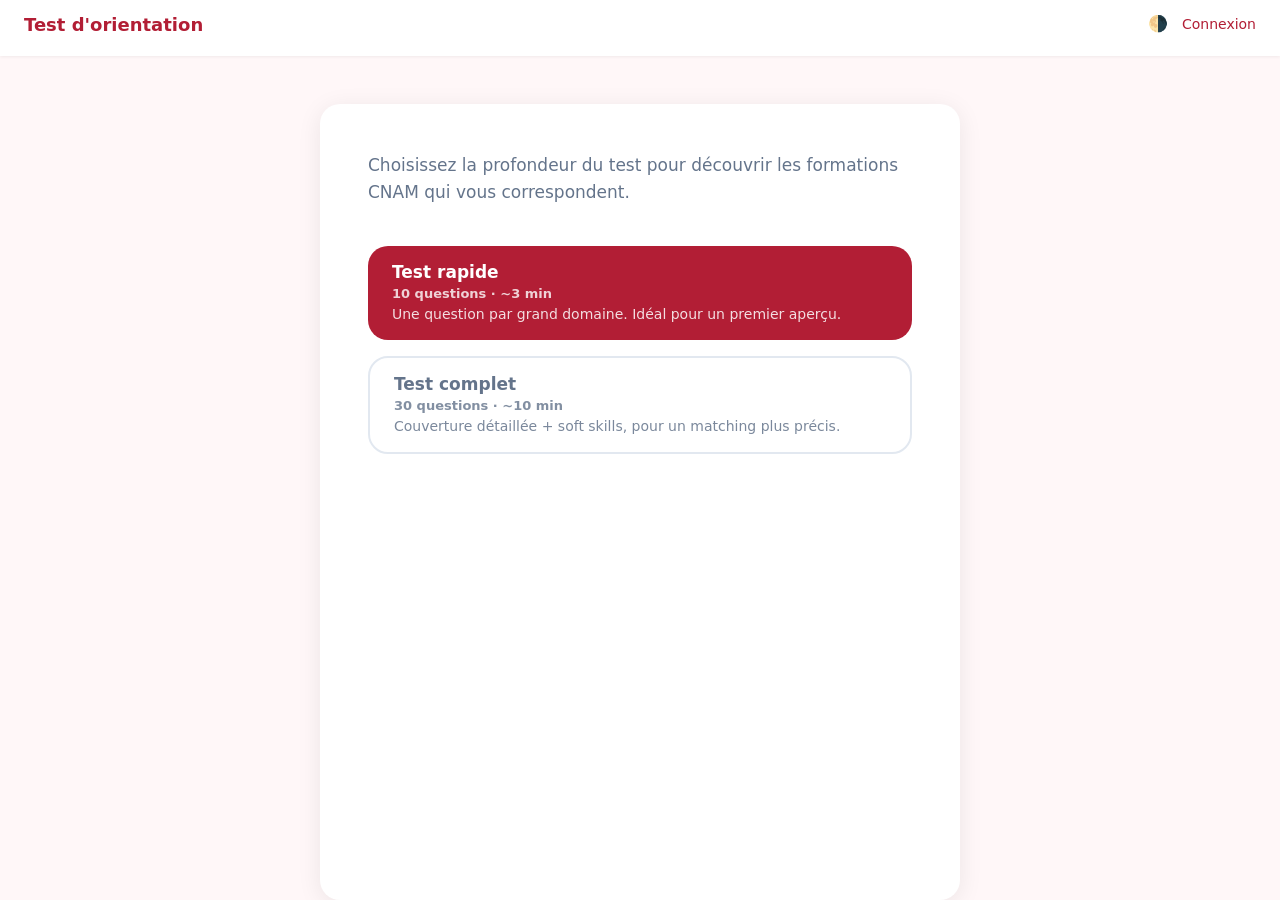
==== commit 466435ea: "feat(theme): manual light/dark toggle + dark-mode polish + stricter sort_order clamp - Manual overri" ====
--- a/index.html
+++ b/index.html
@@ -6,9 +6,14 @@
   <meta name="theme-color" content="#b21e35" media="(prefers-color-scheme: light)" />
   <meta name="theme-color" content="#1e293b"  media="(prefers-color-scheme: dark)" />
   <title>Test d'orientation</title>
+  <!-- Inline early-apply: avoid a flash of the wrong theme by setting
+       data-theme on <html> before stylesheet parsing. theme.js handles
+       the rest (button wiring) once the DOM is ready. -->
+  <script>(function(){try{var t=localStorage.getItem('r4-theme');if(t==='light'||t==='dark')document.documentElement.dataset.theme=t;}catch(e){}})();</script>
   <!-- Versioned query string busts the Cloudflare CDN cache when assets
        change ; bump the timestamp on every release that ships JS or CSS. -->
-  <link rel="stylesheet" href="style.css?v=20260505135234" />
+  <link rel="stylesheet" href="style.css?v=20260505141043" />
+  <script defer src="theme.js?v=20260505141043"></script>
 </head>
 <body>
 
@@ -19,9 +24,11 @@
         <span id="username-display"></span>
         <a id="account-link" href="account.html" class="link-btn">Mon compte</a>
         <a id="admin-link" href="admin.html" class="link-btn hidden">Admin</a>
+        <button class="theme-toggle" data-theme-toggle type="button">🌗</button>
         <button id="btn-logout" class="link-btn">Déconnexion</button>
       </div>
       <div id="guest-info" class="user-info hidden">
+        <button class="theme-toggle" data-theme-toggle type="button">🌗</button>
         <a href="login.html" class="link-btn">Connexion</a>
       </div>
     </div>
--- a/style.css
+++ b/style.css
@@ -2,6 +2,9 @@
 :root {
   --color-bg:           #fff7f8;
   --color-surface:      #ffffff;
+  /* Elevated surface — table headers, hovered rows, modal foot. Slightly
+     darker than surface in light mode, slightly lighter in dark. */
+  --color-surface-2:    #f8fafc;
   --color-primary:      #b21e35;
   --color-primary-dk:   #8c1b31;
   --color-primary-deep: #6e1626;
@@ -30,8 +33,14 @@
 }
 
 /* ── Dark mode ───────────────────────────────────────────────────────────── */
+/* Three states driven by [data-theme] on <html>:
+     - absent / "auto" → follow system (prefers-color-scheme)
+     - "light"         → force light (overrides system dark)
+     - "dark"          → force dark (overrides system light)
+   theme.js writes the attribute from a localStorage choice. */
 @media (prefers-color-scheme: dark) {
-  :root {
+  :root:not([data-theme="light"]) {
+    color-scheme: dark;
     --color-bg:           #0f172a;
     --color-surface:      #1e293b;
     --color-primary:      #d4243f;
@@ -46,6 +55,22 @@
   }
 }
 
+:root[data-theme="dark"] {
+  color-scheme: dark;
+  --color-bg:           #0f172a;
+  --color-surface:      #1e293b;
+  --color-surface-2:    #273349;
+  --color-primary:      #d4243f;
+  --color-primary-dk:   #b21e35;
+  --color-primary-deep: #8c1b31;
+  --color-primary-soft: #3a0f17;
+  --color-primary-glow: rgba(212, 36, 63, 0.4);
+  --color-text:         #f1f5f9;
+  --color-text-muted:   #94a3b8;
+  --color-border:       #334155;
+  --color-success:      #4ade80;
+}
+
 /* ── Reset ───────────────────────────────────────────────────────────────── */
 *, *::before, *::after {
   box-sizing: border-box;
@@ -286,10 +311,14 @@
 }
 
 @media (prefers-color-scheme: dark) {
-  .btn-back:hover,
-  .btn-back:focus-visible {
+  :root:not([data-theme="light"]) .btn-back:hover,
+  :root:not([data-theme="light"]) .btn-back:focus-visible {
     background: rgba(212, 36, 63, 0.12);
   }
+}
+:root[data-theme="dark"] .btn-back:hover,
+:root[data-theme="dark"] .btn-back:focus-visible {
+  background: rgba(212, 36, 63, 0.12);
 }
 
 /* ── Summary view ────────────────────────────────────────────────────────── */
@@ -381,6 +410,43 @@
   text-decoration: underline;
 }
 
+/* ── Theme toggle ────────────────────────────────────────────────────────── */
+/* Compact icon button used in every page header (and floating on login).
+   The label is an emoji set by theme.js based on the current state. */
+.theme-toggle {
+  display: inline-flex;
+  align-items: center;
+  justify-content: center;
+  width: 32px;
+  height: 32px;
+  padding: 0;
+  border-radius: 50%;
+  background: transparent;
+  border: 1px solid transparent;
+  color: var(--color-text);
+  font-size: 1rem;
+  line-height: 1;
+  cursor: pointer;
+  transition: background var(--transition-fast), border-color var(--transition-fast);
+}
+
+.theme-toggle:hover,
+.theme-toggle:focus-visible {
+  background: var(--color-primary-soft);
+  border-color: var(--color-border);
+  outline: none;
+}
+
+/* Floating variant for the login page (no header). */
+.theme-toggle-floating {
+  position: fixed;
+  top: 1rem;
+  right: 1rem;
+  z-index: 20;
+  background: var(--color-surface);
+  box-shadow: 0 1px 4px rgba(0, 0, 0, 0.08);
+}
+
 /* ── Last test card ──────────────────────────────────────────────────────── */
 .last-test-card {
   background: var(--color-bg);
@@ -494,7 +560,8 @@
   color: var(--color-text);
 }
 
-.field input {
+.field input,
+.field textarea {
   width: 100%;
   padding: var(--space-sm) var(--space-md);
   font-family: var(--font-body);
@@ -504,10 +571,13 @@
   background: var(--color-surface);
   color: var(--color-text);
   transition: border-color var(--transition-fast);
-  min-height: 48px;
-}
-
-.field input:focus {
+}
+
+.field input  { min-height: 48px; }
+.field textarea { resize: vertical; line-height: 1.4; }
+
+.field input:focus,
+.field textarea:focus {
   outline: none;
   border-color: var(--color-primary);
 }
@@ -705,7 +775,7 @@
   text-transform: uppercase;
   letter-spacing: 0.05em;
   color: var(--color-text-muted);
-  background: #f8fafc;
+  background: var(--color-surface-2);
 }
 
 .user-table th.q-col {
@@ -715,7 +785,7 @@
 }
 
 .user-table tr:last-child td { border-bottom: none; }
-.user-table tr:hover td { background: #f8fafc; }
+.user-table tr:hover td { background: var(--color-surface-2); }
 
 .role-badge {
   display: inline-block;
@@ -861,8 +931,9 @@
   }
 
   @media (prefers-color-scheme: dark) {
-    body { background: #0a0f1e; }
+    :root:not([data-theme="light"]) body { background: #0a0f1e; }
   }
+  :root[data-theme="dark"] body { background: #0a0f1e; }
 
   main {
     margin-top: var(--space-2xl);
@@ -1026,12 +1097,13 @@
   margin-top: var(--space-md);
 }
 
+/* Dark-mode tweaks for semantic badges (auto-detect + manual toggle). */
 @media (prefers-color-scheme: dark) {
-  .crud-item-key { background: var(--color-primary-soft); }
-  .user-table th { background: #1e293b; }
-  .badge-active   { background: #14532d; color: #86efac; }
-  .badge-inactive { background: #450a0a; color: #fca5a5; }
-}
+  :root:not([data-theme="light"]) .badge-active   { background: #14532d; color: #86efac; }
+  :root:not([data-theme="light"]) .badge-inactive { background: #450a0a; color: #fca5a5; }
+}
+:root[data-theme="dark"] .badge-active   { background: #14532d; color: #86efac; }
+:root[data-theme="dark"] .badge-inactive { background: #450a0a; color: #fca5a5; }
 
 /* ── Score de compatibilité (page résultat) ──────────────────────────────── */
 .formation-score {
@@ -1199,8 +1271,9 @@
 }
 
 @media (prefers-color-scheme: dark) {
-  .level-warning { background: #78350f; color: #fde68a; }
-}
+  :root:not([data-theme="light"]) .level-warning { background: #78350f; color: #fde68a; }
+}
+:root[data-theme="dark"] .level-warning { background: #78350f; color: #fde68a; }
 
 #btn-level-confirm:disabled {
   opacity: 0.5;
@@ -1433,8 +1506,9 @@
 .tag-quick { background: rgba(245, 158, 11, 0.15); color: #b45309; }
 
 @media (prefers-color-scheme: dark) {
-  .tag-quick { color: #fbbf24; }
-}
+  :root:not([data-theme="light"]) .tag-quick { color: #fbbf24; }
+}
+:root[data-theme="dark"] .tag-quick { color: #fbbf24; }
 
 /* Icon buttons (edit/delete on cards, modal close, etc.). */
 .icon-btn {
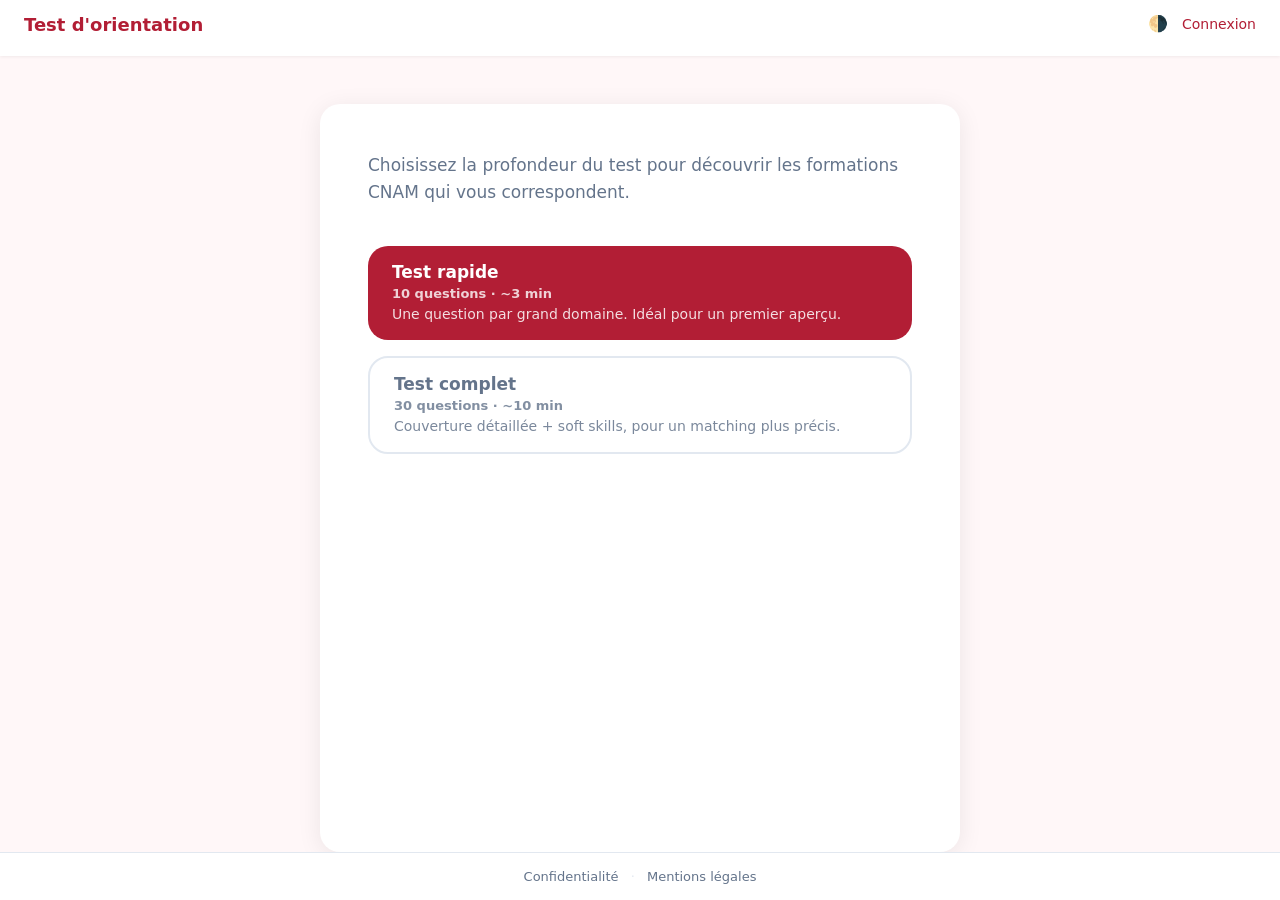
==== commit 3fd7a32c: "feat(rgpd): minimal viable GDPR compliance Brings R4 in line with the audit gaps identified in the p" ====
--- a/index.html
+++ b/index.html
@@ -12,8 +12,8 @@
   <script>(function(){try{var t=localStorage.getItem('r4-theme');if(t==='light'||t==='dark')document.documentElement.dataset.theme=t;}catch(e){}})();</script>
   <!-- Versioned query string busts the Cloudflare CDN cache when assets
        change ; bump the timestamp on every release that ships JS or CSS. -->
-  <link rel="stylesheet" href="style.css?v=20260505141043" />
-  <script defer src="theme.js?v=20260505141043"></script>
+  <link rel="stylesheet" href="style.css?v=20260505143837" />
+  <script defer src="theme.js?v=20260505143837"></script>
 </head>
 <body>
 
@@ -120,6 +120,12 @@
 
   </main>
 
-  <script src="app.js?v=20260504085235"></script>
+  <footer class="app-footer">
+    <a href="privacy.html">Confidentialité</a>
+    <span class="footer-sep">·</span>
+    <a href="legal.html">Mentions légales</a>
+  </footer>
+
+  <script src="app.js?v=20260505143837"></script>
 </body>
 </html>
--- a/style.css
+++ b/style.css
@@ -1504,6 +1504,122 @@
 .tag-on  { background: rgba(22, 163, 74, 0.12);  color: var(--color-success); }
 .tag-off { background: rgba(100, 116, 139, 0.12); color: var(--color-text-muted); }
 .tag-quick { background: rgba(245, 158, 11, 0.15); color: #b45309; }
+.tag-tests { background: var(--color-primary-soft); color: var(--color-primary-dk); }
+
+/* ── Test-membership picker (inside question + test editors) ─────────────── */
+.test-membership {
+  display: flex;
+  flex-direction: column;
+  gap: var(--space-xs);
+  max-height: 320px;
+  overflow-y: auto;
+  padding: var(--space-xs);
+  border: 1px solid var(--color-border);
+  border-radius: var(--radius-md);
+  background: var(--color-bg);
+}
+
+.check-test {
+  display: flex;
+  align-items: center;
+  gap: var(--space-sm);
+  padding: var(--space-xs) var(--space-sm);
+  border-radius: var(--radius-sm);
+  cursor: pointer;
+  transition: background var(--transition-fast);
+}
+
+.check-test:hover { background: var(--color-primary-soft); }
+.check-test .test-name { flex: 1; font-size: 0.875rem; }
+.check-test .test-meta { font-size: 0.75rem; }
+
+/* ── Legal pages (privacy.html, legal.html) ──────────────────────────────── */
+.legal-main {
+  flex: 1;
+  max-width: 760px;
+  width: 100%;
+  margin: 0 auto;
+  padding: var(--space-xl) var(--space-lg);
+}
+
+.legal-section { margin-bottom: var(--space-xl); }
+.legal-section h2 {
+  font-size: 1.125rem;
+  font-weight: 700;
+  margin-bottom: var(--space-sm);
+  color: var(--color-primary);
+}
+.legal-section p,
+.legal-section ul {
+  font-size: 0.9375rem;
+  line-height: 1.6;
+  margin-bottom: var(--space-sm);
+}
+.legal-section ul { padding-left: var(--space-lg); }
+.legal-section li { margin-bottom: var(--space-xs); }
+.legal-section a {
+  color: var(--color-primary);
+  text-decoration: underline;
+}
+
+/* ── Footer (privacy + legal links) ──────────────────────────────────────── */
+.app-footer {
+  margin-top: auto;
+  padding: var(--space-md) var(--space-lg);
+  border-top: 1px solid var(--color-border);
+  background: var(--color-surface);
+  text-align: center;
+  font-size: 0.8125rem;
+  color: var(--color-text-muted);
+}
+.app-footer a {
+  color: var(--color-text-muted);
+  text-decoration: none;
+}
+.app-footer a:hover {
+  color: var(--color-primary);
+  text-decoration: underline;
+}
+.app-footer .footer-sep {
+  margin: 0 var(--space-sm);
+  color: var(--color-border);
+}
+
+/* ── Account: "Mes données" GDPR controls ────────────────────────────────── */
+.gdpr-section {
+  margin-top: var(--space-xl);
+  padding-top: var(--space-xl);
+  border-top: 1px solid var(--color-border);
+}
+.gdpr-actions {
+  display: flex;
+  flex-direction: column;
+  gap: var(--space-sm);
+  max-width: 320px;
+}
+.gdpr-actions .btn-secondary,
+.gdpr-actions .btn-danger {
+  width: 100%;
+}
+.btn-danger {
+  display: block;
+  min-height: 48px;
+  padding: var(--space-sm) var(--space-lg);
+  font-family: var(--font-body);
+  font-size: 1rem;
+  font-weight: 600;
+  background: transparent;
+  color: #b91c1c;
+  border: 2px solid #fca5a5;
+  border-radius: var(--radius-lg);
+  cursor: pointer;
+  transition: background var(--transition-fast), color var(--transition-fast);
+}
+.btn-danger:hover {
+  background: #b91c1c;
+  color: #fff;
+  border-color: #b91c1c;
+}
 
 @media (prefers-color-scheme: dark) {
   :root:not([data-theme="light"]) .tag-quick { color: #fbbf24; }
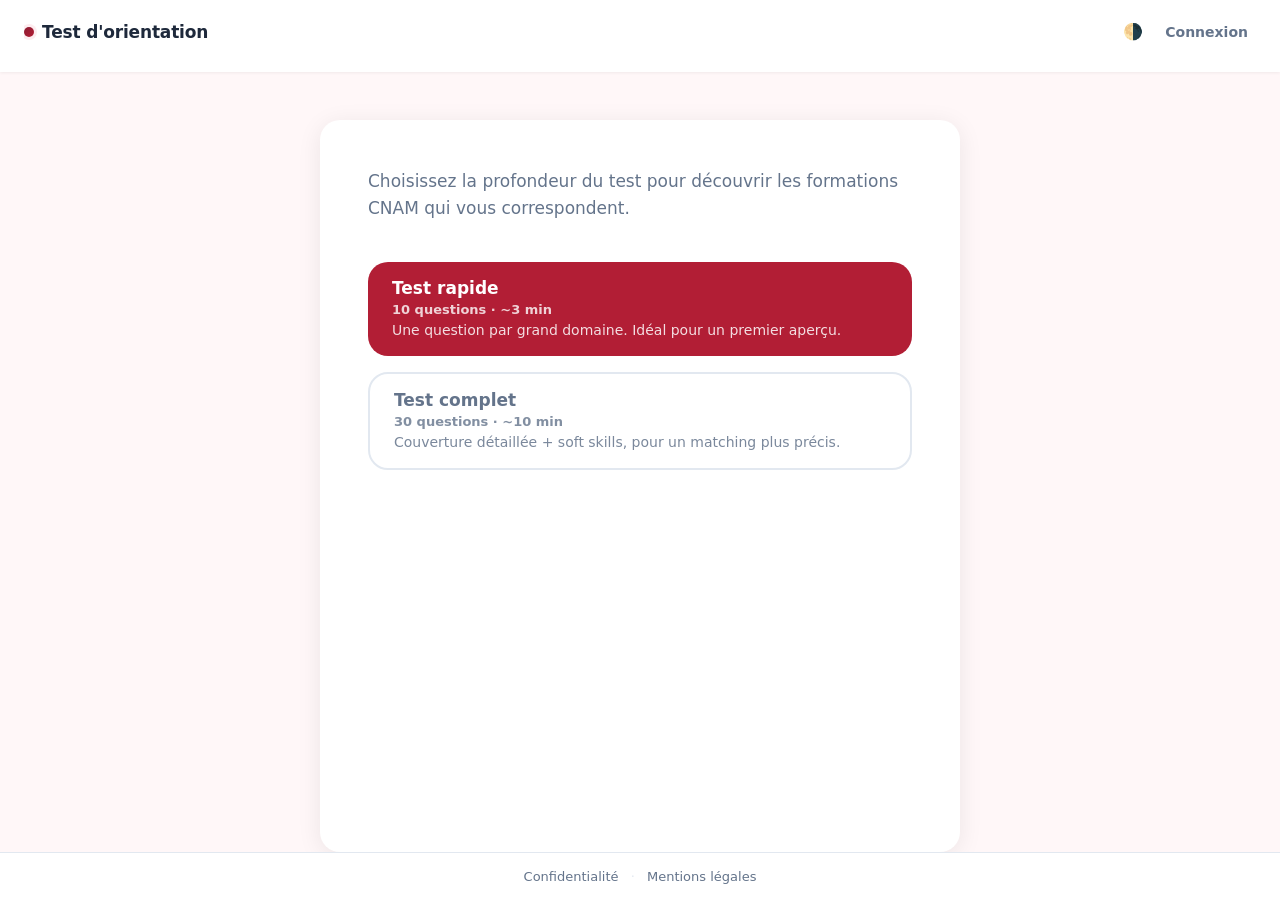
==== commit 947dc66b: "fix(admin): formation editor in modal + header polish Reported on the live preprod after testing the" ====
--- a/index.html
+++ b/index.html
@@ -12,8 +12,8 @@
   <script>(function(){try{var t=localStorage.getItem('r4-theme');if(t==='light'||t==='dark')document.documentElement.dataset.theme=t;}catch(e){}})();</script>
   <!-- Versioned query string busts the Cloudflare CDN cache when assets
        change ; bump the timestamp on every release that ships JS or CSS. -->
-  <link rel="stylesheet" href="style.css?v=20260505143837" />
-  <script defer src="theme.js?v=20260505143837"></script>
+  <link rel="stylesheet" href="style.css?v=20260505144839" />
+  <script defer src="theme.js?v=20260505144839"></script>
 </head>
 <body>
 
@@ -126,6 +126,6 @@
     <a href="legal.html">Mentions légales</a>
   </footer>
 
-  <script src="app.js?v=20260505143837"></script>
+  <script src="app.js?v=20260505144839"></script>
 </body>
 </html>
--- a/style.css
+++ b/style.css
@@ -99,17 +99,34 @@
   background: var(--color-surface);
   /* Soft shadow instead of a hard border-bottom — modern web-app feel. */
   box-shadow: 0 1px 3px rgba(0, 0, 0, 0.06);
-  padding: var(--space-sm) var(--space-lg);
+  padding: var(--space-md) var(--space-lg);
   position: sticky;
   top: 0;
   z-index: 10;
 }
 
 #app-title {
-  font-size: 1.125rem;
-  font-weight: 700;
-  color: var(--color-primary);
+  font-size: 1.0625rem;
+  font-weight: 800;
+  color: var(--color-text);
   margin-bottom: var(--space-sm);
+  letter-spacing: -0.01em;
+  display: inline-flex;
+  align-items: center;
+  gap: var(--space-sm);
+}
+
+/* Small red dot brand mark before the page title — gives the header an
+   identity without taking horizontal space. Hidden when the title is
+   empty (app.js sets it after fetch — avoid a stray dot). */
+#app-title:not(:empty)::before {
+  content: '';
+  width: 10px;
+  height: 10px;
+  border-radius: 50%;
+  background: linear-gradient(135deg, var(--color-primary-dk), var(--color-primary));
+  box-shadow: 0 0 0 3px var(--color-primary-soft);
+  flex-shrink: 0;
 }
 
 /* ── Progress bar ────────────────────────────────────────────────────────── */
@@ -394,20 +411,30 @@
 }
 
 /* ── Link-style button ───────────────────────────────────────────────────── */
+/* Text-only action button used in headers, footers and inline contexts.
+   In headers it picks up a soft hover background to look interactive
+   without screaming for attention. */
 .link-btn {
   background: none;
   border: none;
-  padding: 0;
+  padding: var(--space-xs) var(--space-sm);
   font-family: var(--font-body);
   font-size: 0.875rem;
-  color: var(--color-primary);
+  font-weight: 600;
+  color: var(--color-text-muted);
   cursor: pointer;
   text-decoration: none;
+  border-radius: var(--radius-sm);
   touch-action: manipulation;
-}
-
-.link-btn:hover {
-  text-decoration: underline;
+  transition: background var(--transition-fast), color var(--transition-fast);
+}
+
+.link-btn:hover,
+.link-btn:focus-visible {
+  background: var(--color-primary-soft);
+  color: var(--color-primary);
+  text-decoration: none;
+  outline: none;
 }
 
 /* ── Theme toggle ────────────────────────────────────────────────────────── */
@@ -602,7 +629,7 @@
   background: var(--color-surface);
   /* Soft shadow instead of a hard border-bottom — matches the public header. */
   box-shadow: 0 1px 3px rgba(0, 0, 0, 0.06);
-  padding: var(--space-sm) var(--space-lg);
+  padding: var(--space-md) var(--space-lg);
   position: sticky;
   top: 0;
   z-index: 10;
@@ -618,14 +645,29 @@
 }
 
 .admin-header-title {
-  font-size: 1.125rem;
-  font-weight: 700;
-  color: var(--color-primary);
+  font-size: 1.0625rem;
+  font-weight: 800;
+  color: var(--color-text);
+  letter-spacing: -0.01em;
+  display: inline-flex;
+  align-items: center;
+  gap: var(--space-sm);
+}
+
+/* Same brand dot as the public header — visual continuity across pages. */
+.admin-header-title::before {
+  content: '';
+  width: 10px;
+  height: 10px;
+  border-radius: 50%;
+  background: linear-gradient(135deg, var(--color-primary-dk), var(--color-primary));
+  box-shadow: 0 0 0 3px var(--color-primary-soft);
+  flex-shrink: 0;
 }
 
 .admin-header-actions {
   display: flex;
-  gap: var(--space-md);
+  gap: var(--space-sm);
   align-items: center;
 }
 
